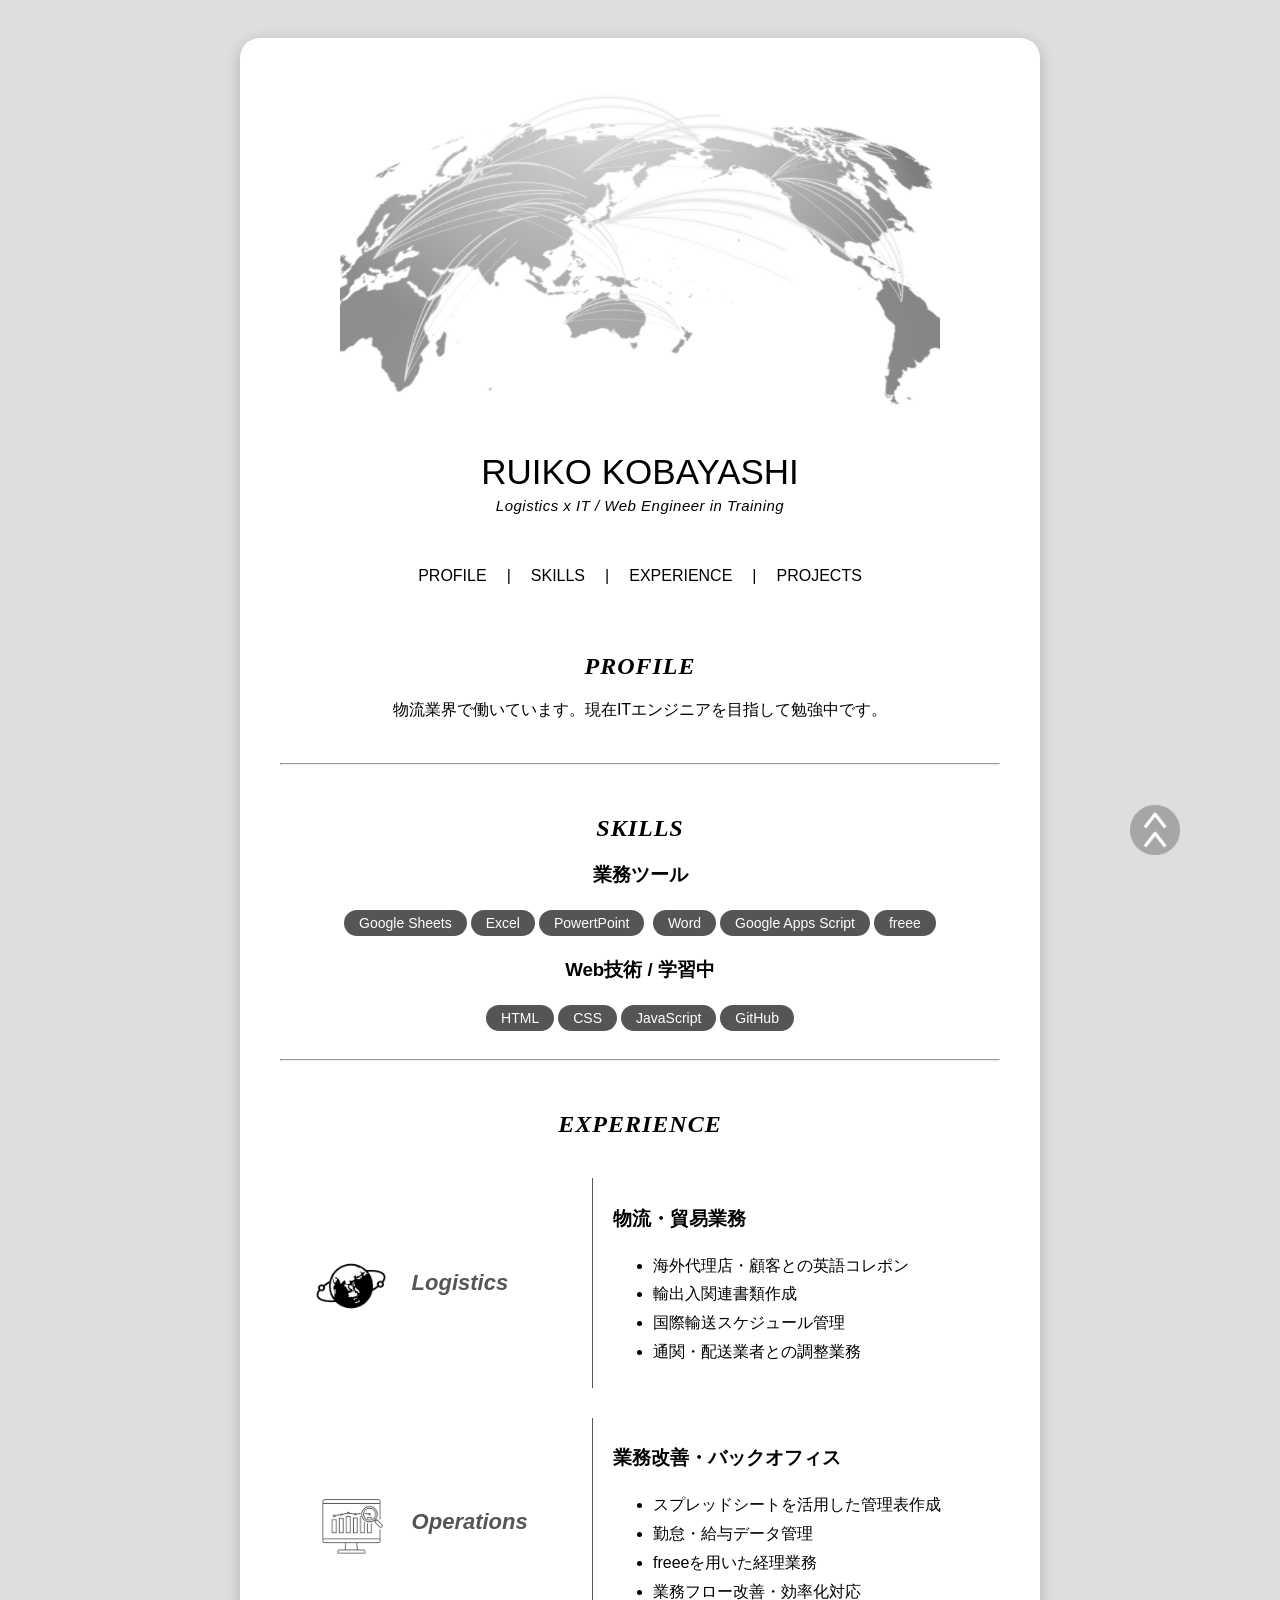
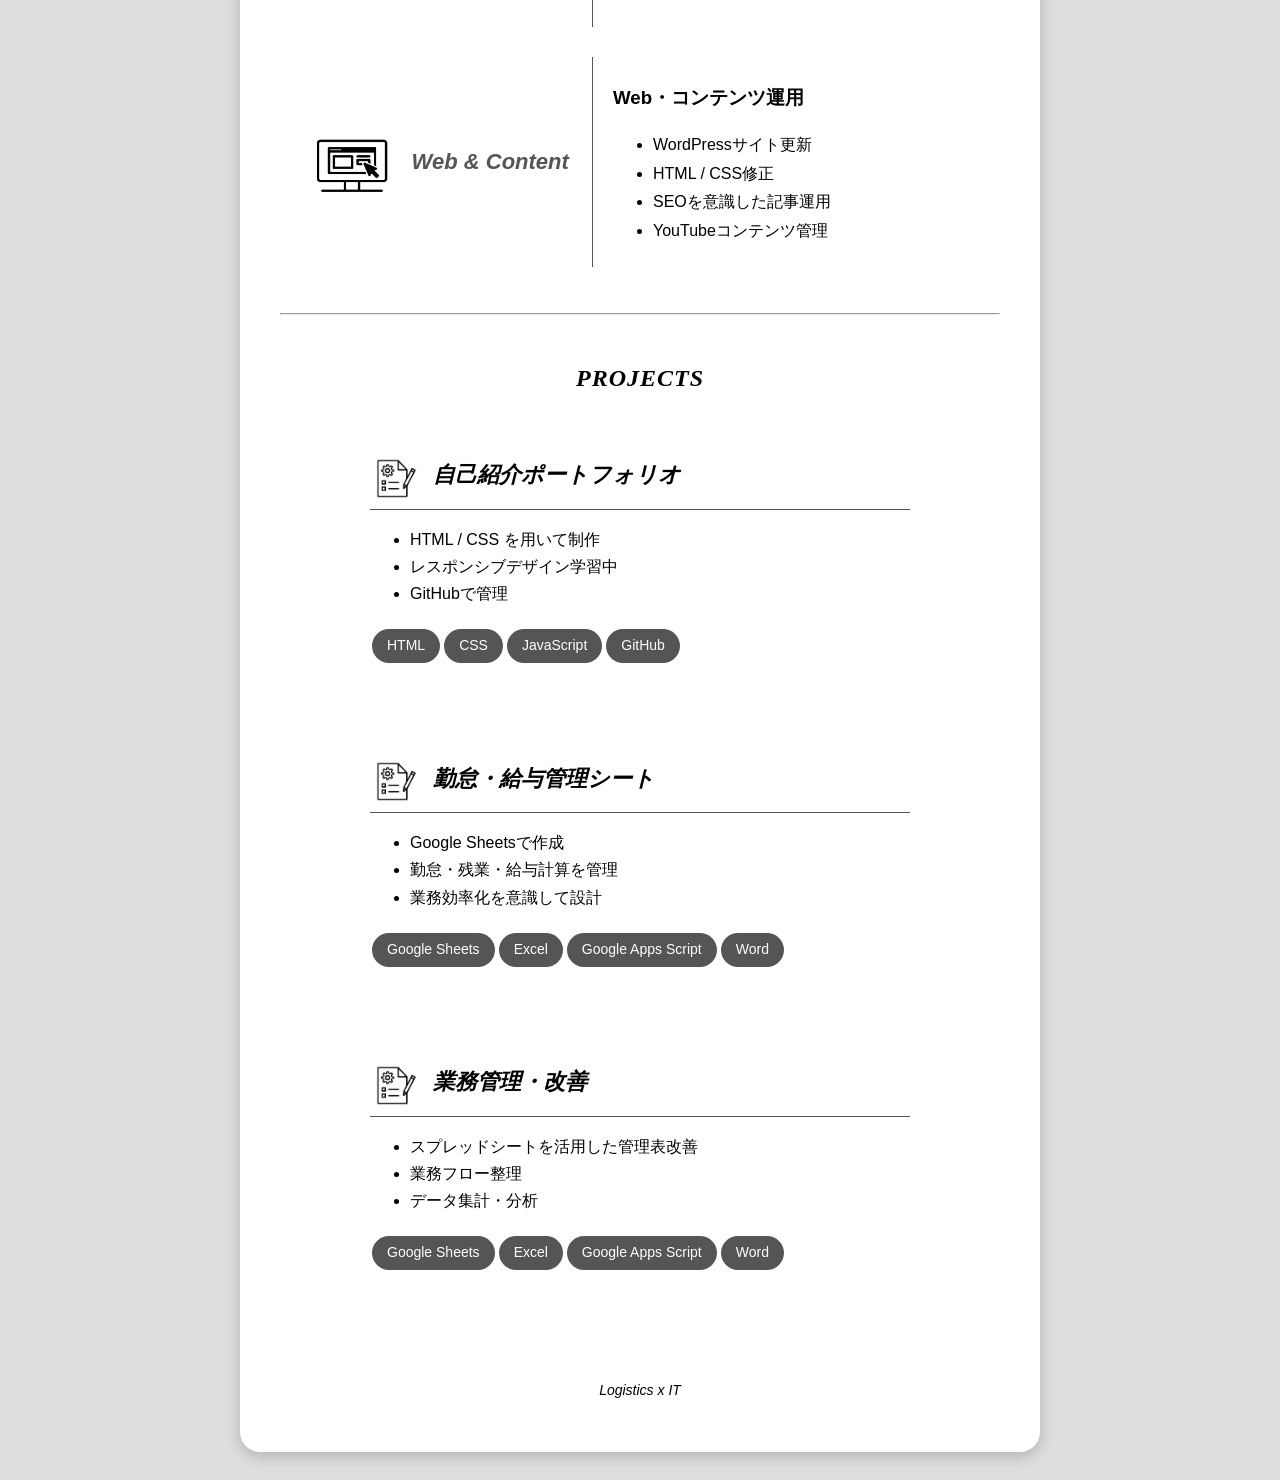
==== index.html @ a8743261 "portfolio更新" ====
<!DOCTYPE html>
<html>

<head>
<meta name="viewport" content="width=device-width, initial-scale=1.0">

  <title>自己紹介</title>
  <link rel="stylesheet" href="style.css">
</head>

<body id="top">
  <a href="#top" class="page-top-btn"><img src="top-btn.png"></a>

  <div class="container">
    <div class="background-card">

      <img src="worldnetwork-cut.jpg">

      <p class="name">RUIKO KOBAYASHI</p>
      <p class="subtitle">Logistics x IT / Web Engineer in Training</p>

      <br>
      <button class="menu-trigger" id="menuTrigger">
        <span></span><span></span><span></span>
      </button>

      <nav class="menu-card" id="menuCard">
        <a href="#profile"><span>PROFILE</span></a>
        <a href="#skills"><span>SKILLS</span></a>
        <a href="#experience"><span>EXPERIENCE</span></a>
        <a href="#projects"><span>PROJECTS</span></a>
      </nav>

      <br>

      <h2 id="profile">PROFILE</h2>
      <p>物流業界で働いています。現在ITエンジニアを目指して勉強中です。</p>

      <br>
      <hr>

      <h2 id="skills">SKILLS</h2>
      <h3>業務ツール</h3>
      <div class="skills-tag">
        <span>Google Sheets</span><span>Excel</span><span>PowertPoint</span>
        <span>Word</span><span>Google Apps Script</span><span>freee</span>
      </div>

      <h3>Web技術 / 学習中</h3>
      <div class="skills-tag">
        <span>HTML</span><span>CSS</span><span>JavaScript</span><span>GitHub</span>
      </div>

      <br>
      <hr>

      <h2 id="experience">EXPERIENCE</h2>
      <div class="experience-card-container">

        <div class="experience-card">
          <div class="experience-card-header">
            <div class="experience-card-image">
              <img src="logistics.png">
            </div>
            <h3 class="experience-header-text">Logistics</h3>
          </div>

          <div class="experience-card-content">
            <h3 class="experience-title">物流・貿易業務</h3>
            <ul>
              <li>海外代理店・顧客との英語コレポン</li>
              <li>輸出入関連書類作成</li>
              <li>国際輸送スケジュール管理</li>
              <li>通関・配送業者との調整業務</li>
            </ul>
          </div>
        </div>

        <div class="experience-card">
          <div class="experience-card-header">
            <div class="experience-card-image">
              <img src="data.png">
            </div>
            <h3 class="experience-header-text">Operations</h3>
          </div>

          <div class="experience-card-content">
            <h3 class="experience-title">業務改善・バックオフィス</h3>
            <ul>
              <li>スプレッドシートを活用した管理表作成</li>
              <li>勤怠・給与データ管理</li>
              <li>freeeを用いた経理業務</li>
              <li>業務フロー改善・効率化対応</li>
            </ul>
          </div>
        </div>

        <div class="experience-card">
          <div class="experience-card-header">
            <div class="experience-card-image">
              <img src="web.png">
            </div>
            <h3 class="experience-header-text">Web & Content</h3>
          </div>

          <div class="experience-card-content">
            <h3 class="experience-title">Web・コンテンツ運用</h3>
            <ul>
              <li>WordPressサイト更新</li>
              <li>HTML / CSS修正</li>
              <li>SEOを意識した記事運用</li>
              <li>YouTubeコンテンツ管理</li>
            </ul>
          </div>
        </div>
      </div>
      <br>
      <hr>

      <h2 id="projects">PROJECTS</h2>
      <div class="project-card-container">
        <div class="project-card">
          <div class="project-card-header">
            <div class="project-card-image">
              <img src="project.png">
            </div>
            <h3 class="project-card-title">自己紹介ポートフォリオ</h3>
          </div>
          <div class="project-card-content">
            <ul>
              <li>HTML / CSS を用いて制作</li>
              <li>レスポンシブデザイン学習中</li>
              <li>GitHubで管理</li>
            </ul>
            <div class="skills-tag">
              <span>HTML</span><span>CSS</span><span>JavaScript</span><span>GitHub</span>
            </div>
          </div>
        </div>

        <div class="project-card">
          <div class="project-card-header">
            <div class="project-card-image">
              <img src="project.png">
            </div>
            <h3 class="project-card-title">勤怠・給与管理シート</h3>
          </div>
          <div class="project-card-content">
            <ul>
              <li>Google Sheetsで作成</li>
              <li>勤怠・残業・給与計算を管理</li>
              <li>業務効率化を意識して設計</li>
            </ul>
            <div class="skills-tag">
              <span>Google Sheets</span><span>Excel</span><span>Google Apps Script</span><span>Word</span>
            </div>
          </div>
        </div>

        <div class="project-card">
          <div class="project-card-header">
            <div class="project-card-image">
              <img src="project.png">
            </div>
            <h3 class="project-card-title">業務管理・改善</h3>
          </div>
          <div class="project-card-content">
            <ul>
              <li>スプレッドシートを活用した管理表改善</li>
              <li>業務フロー整理</li>
              <li>データ集計・分析</li>
            </ul>
            <div class="skills-tag">
              <span>Google Sheets</span><span>Excel</span><span>Google Apps Script</span><span>Word</span>
            </div>
          </div>
        </div>

      </div>

      <p class="logo">Logistics x IT</p>

    </div> <!-- background-card -->
  </div> <!-- container -->

<script src="script.js"></script>
</body>


</html>
---- style.css ----
/* 背景色とフォント設定 */
body {
    background-color: #dfdddd;
    font-family: Arial, sans-serif;
    text-align: center;
    padding-top: 10px;
}

/* h2フォント設定 */
h2 {
    font-family: serif;
    font-style: italic;
}

/* 画像の調整 */
img {
    width: 600px;
    margin-top: 10px;
}

/* 全体の横幅制限 */
.container {
    max-width: 800px;
    margin: 0 auto;
    padding: 20px;
}

/* h2タグの余白調整 */
h2 {
    margin-top: 50px;
    margin-bottom: 20px;
    letter-spacing: 1px;
}

/* 全体白カードのスタイル */
.background-card {
    background-color: #fff;
    padding: 40px;
    box-shadow: 0 4px 15px rgba(0, 0, 0, 0.2);
    max-width: 800px;
    margin: 0 auto;
    border-radius: 20px;
}

/* Logistcs x ITロゴ装飾 */
.logo {
    margin-top: 60px;
    font-size: 14px;
    font-style: italic;
}

/* nameフォント */
.name {
    font-size: 35px;
    font-weight: 400;
    margin-bottom: 5px;
}

/* subtitleフォント */
.subtitle {
    font-size: 15px;
    font-style: italic;
    margin-top: 0;
    font-weight: 300;
    letter-spacing: 0.5px;
}

/* skills全体 */
.skills-tag {
    margin-top: 20px;
}

/* skillsタグ */
.skills-tag span {
    background-color: #555;
    color: #fff;
    display: inline-block;
    padding: 5px 15px;
    border-radius: 20px;
    font-size: 14px;
    margin: 2px;
}

/* EXPERIENCEカード配置 */
.experience-card-container {
    display: flex;
    flex-direction: column;
    align-items: center;
    gap: 30px;
    max-width: 800px;
    margin: 0 auto;
    padding: 20px;
}

/* EXPERIENCEカードのデザイン */
.experience-card {
    display: flex;
    background-color: #fff;
    width: 100%;
    min-height: 200px;
}

/* EXPERIENCEカードタイトル */
.experience-card-header {
    display: flex;
    align-items: center;
    width: 40%;
    padding: 10px;
    gap: 20px;
    flex-shrink: 0;
}

.experience-header-text {
    margin: 0;
    font-style: oblique;
    font-size: 22px;
    color: #555;
    line-height: 1.4;
}

/* EXPERIENCEカード本文 */
.experience-card-content {
    display: flex;
    flex-direction: column;
    justify-content: center;
    font-size: 16px;
    text-align: left;
    width: 60%;
    padding: 5px 20px;
    border-left: 1px solid #555;
    line-height: 1.8;
}

/* ECPERIENCE本文中のh3デザイン */
.experience-title {
    margin-bottom: 0;
}

/* EXPERIENCEカード画像の横幅 */
.experience-card-image {
    width: 30%;
    aspect-ratio: 4 / 3;
    flex-shrink: 0;
}

.experience-card-image img {
    width: 100%;
    height: 100%;
    object-fit: cover;
}

/* PROJECTカード配置 */
.project-card-container {
    display: flex;
    flex-direction: column;
    justify-content: center;
    align-items: center;
    gap: 20px;
    max-width: 800px;
    flex-wrap: wrap;
    margin-top: 40px;
}

/* PROJECTカードのデザイン */
.project-card {
    background-color: #fff;
    width: 75%;
    padding: 10px;
    text-align: left;
    margin: 0 auto;
    margin-bottom: 40px;
    position: relative;
    /* 影の基準点にする */
    overflow: hidden;
    /* 飛び出た影を隠す */
}

/* PROJECTカード　ホバー時に左から右へ影移動 */
.project-card:hover::before {
    pointer-events: none;
    transform: skew(-20deg) translateX(150%);
    transition: transform 0.7s ease-out;
}

/* 影を左側に隠す */
.project-card::before {
    content: "";
    position: absolute;
    top: 0;
    left: 0;
    width: 100%;
    height: 100%;
    background: linear-gradient(to right,
            rgba(255, 255, 255, 0) 0%,
            rgba(255, 255, 255, 0.8) 50%,
            rgba(255, 255, 255, 0) 100%);
    transform: skewX(-20deg) translateX(-150%);
    transition: transform 0s;
}

/* PROJECTカードタイトル */
.project-card-header {
    display: flex;
    align-items: center;
    gap: 10px;
    flex-shrink: 0;
    border-bottom: 1px solid #555;
}

.project-card-title {
    margin: 0;
    font-style: oblique;
    text-align: left;
    font-size: 22px;
    width: 90%;
    color: black;
}

/* PROJECTカード本文 */
.project-card-content {
    font-size: 16px;
    text-align: left;
    line-height: 1.7;
}

/* PROJECTカード画像の横幅 */
.project-card-image {
    width: 10%;
}

.project-card-image img {
    width: 100%;
}

/* menuカードデザイン */
.menu-card {
    display: flex;
    flex-wrap: wrap;
    /* 画面幅に応じて折り返す */
    padding-top: 20px;
    align-items: center;
    justify-content: center;
    row-gap: 10px;
    /* 折り返し時の上下隙間 */
}

.menu-card a {
    text-decoration: none;
    color: #000;
    display: inline-block;
    white-space: nowrap;
    /* リンク文字と「｜」が途中で切れるのを防ぐ */
}

/* menuを縦線で区切る */
.menu-card a+a::before {
    content: "|";
    color: #000;
    margin: 0 20px;
    display: inline-block;
}

/* nav menu　ホバー時上に動く&色変更 */
.menu-card a span {
    display: inline-block;
    transition: transform 0.2s ease, opacity 0.2s ease;
}

.menu-card a:hover span {
    transform: scale(1.08);
    opacity: 0.7;
}

/* TOPへ戻るボタン */
html {
    scroll-behavior: smooth;
}

.page-top-btn {
    position: fixed;
    right: 100px;
    bottom: 50px;
    z-index: 9999;
    display: flex;
    align-items: center;
    justify-content: center;
    width: 50px;
    height: 50px;
}

.page-top-btn img {
    width: 100%;
    height: 100%;
    object-fit: contain;
}

/* スマホ時にハンバーガーメニュー */
.menu-trigger {
    display: none;
}

@media (max-width: 768px) {
    .menu-trigger {
        display: block;
        position: fixed;
        top: 20px;
        right: 20px;
        width: 30px;
        height: 24px;
        background: none;
        border: none;
        cursor: pointer;
        z-index: 100;
    }

    /* 三本線のデザイン */
    .menu-trigger span {
        display: block;
        position: absolute;
        width: 100%;
        height: 2px;
        background-color: #333;
        transition: all 0.3s;
    }

    .menu-trigger span:nth-child(1) {
        top: 0;
    }

    .menu-trigger span:nth-child(2) {
        top: 11px;
    }

    .menu-trigger span:nth-child(3) {
        top: 22px;
    }

    /* ボタンがアクティブの時の三本線アニメーション */
    .menu-trigger.active span:nth-child(1) {
        top: 11px;
        transform: rotate(-45deg);
    }

    .menu-trigger.active span:nth-child(2) {
        opacity: 0;
    }

    .menu-trigger.active span:nth-child(3) {
        top: 11px;
        transform: rotate(45deg);
    }

    /* デザイン基本設定　**スマホ時はメニューカード隠す */
    .menu-card {
        display: flex;
        flex-direction: column;
        position: fixed;
        top: 0;
        right: -100%;
        /* 右側に隠す */
        width: 100%;
        /* 画面全体を覆う */
        height: 100vh;
        background-color: rgba(255, 255, 255, 0.95);
        justify-content: center;
        align-items: center;
        gap: 20px;
        transition: all 0.3s;
        z-index: 99;
    }

    /* メニューが開いたとき */
    .menu-card.active {
        right: 0;
    }
}


/* 画面幅が768px以下の設定 */
@media (max-width: 768px) {
    .container {
        flex-direction: column;
        /* 縦並びに切り替える */
    }
}

@media (max-width: 768px) {

    /* 画像がスマホ画面からはみ出さないようにリセット */
    img {
        width: 100%;
        max-width: 600px;
        height: auto;
    }

    /* 白カードの左右余白をスマホ向けに狭くする */
    .background-card {
        padding: 20px;
    }

    /* スマホメニュー内の縦線を消す */
    nav.menu-card.active a::before {
        content: none;
    }

    nav-menu-card.active a {
        border-left: none;
    }

    /* TOPへ戻るボタンを右端に移動 */
    .page-top-btn {
        right: 15px;
        bottom: 15px;
    }
}
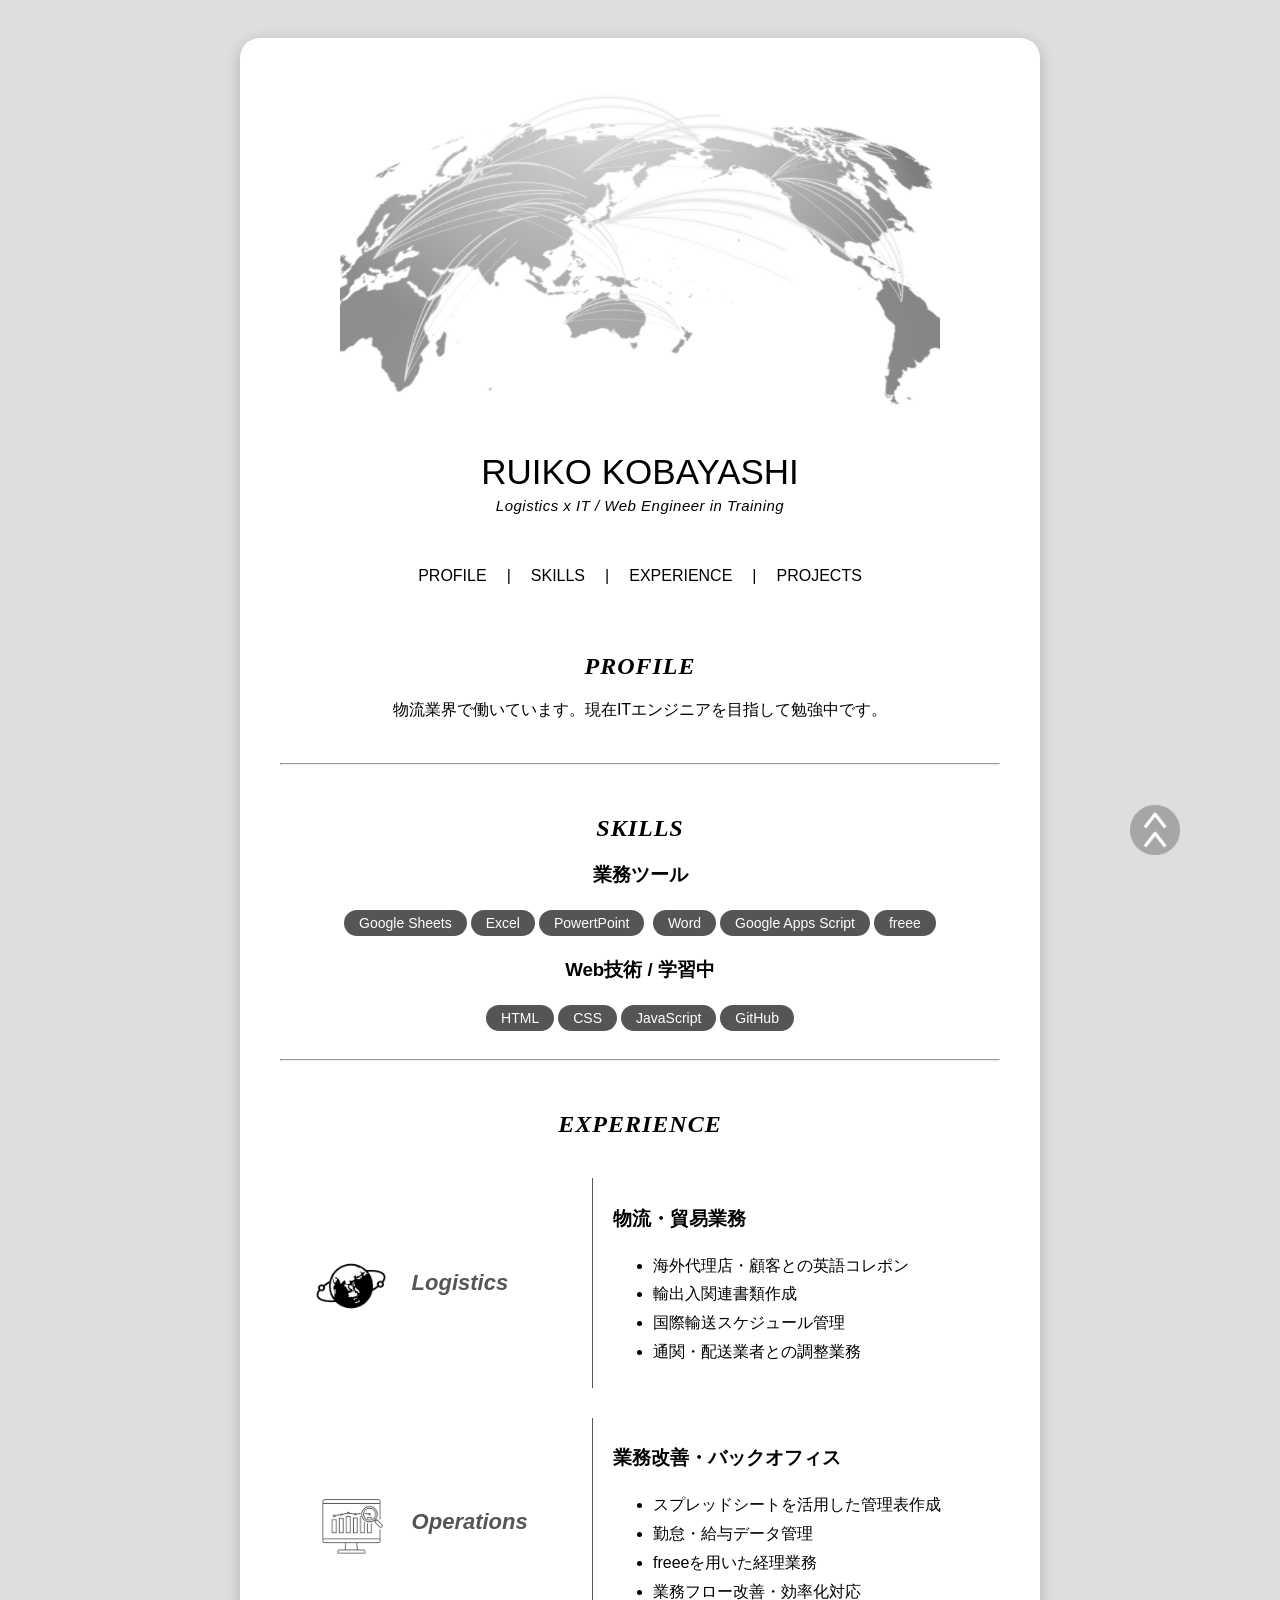
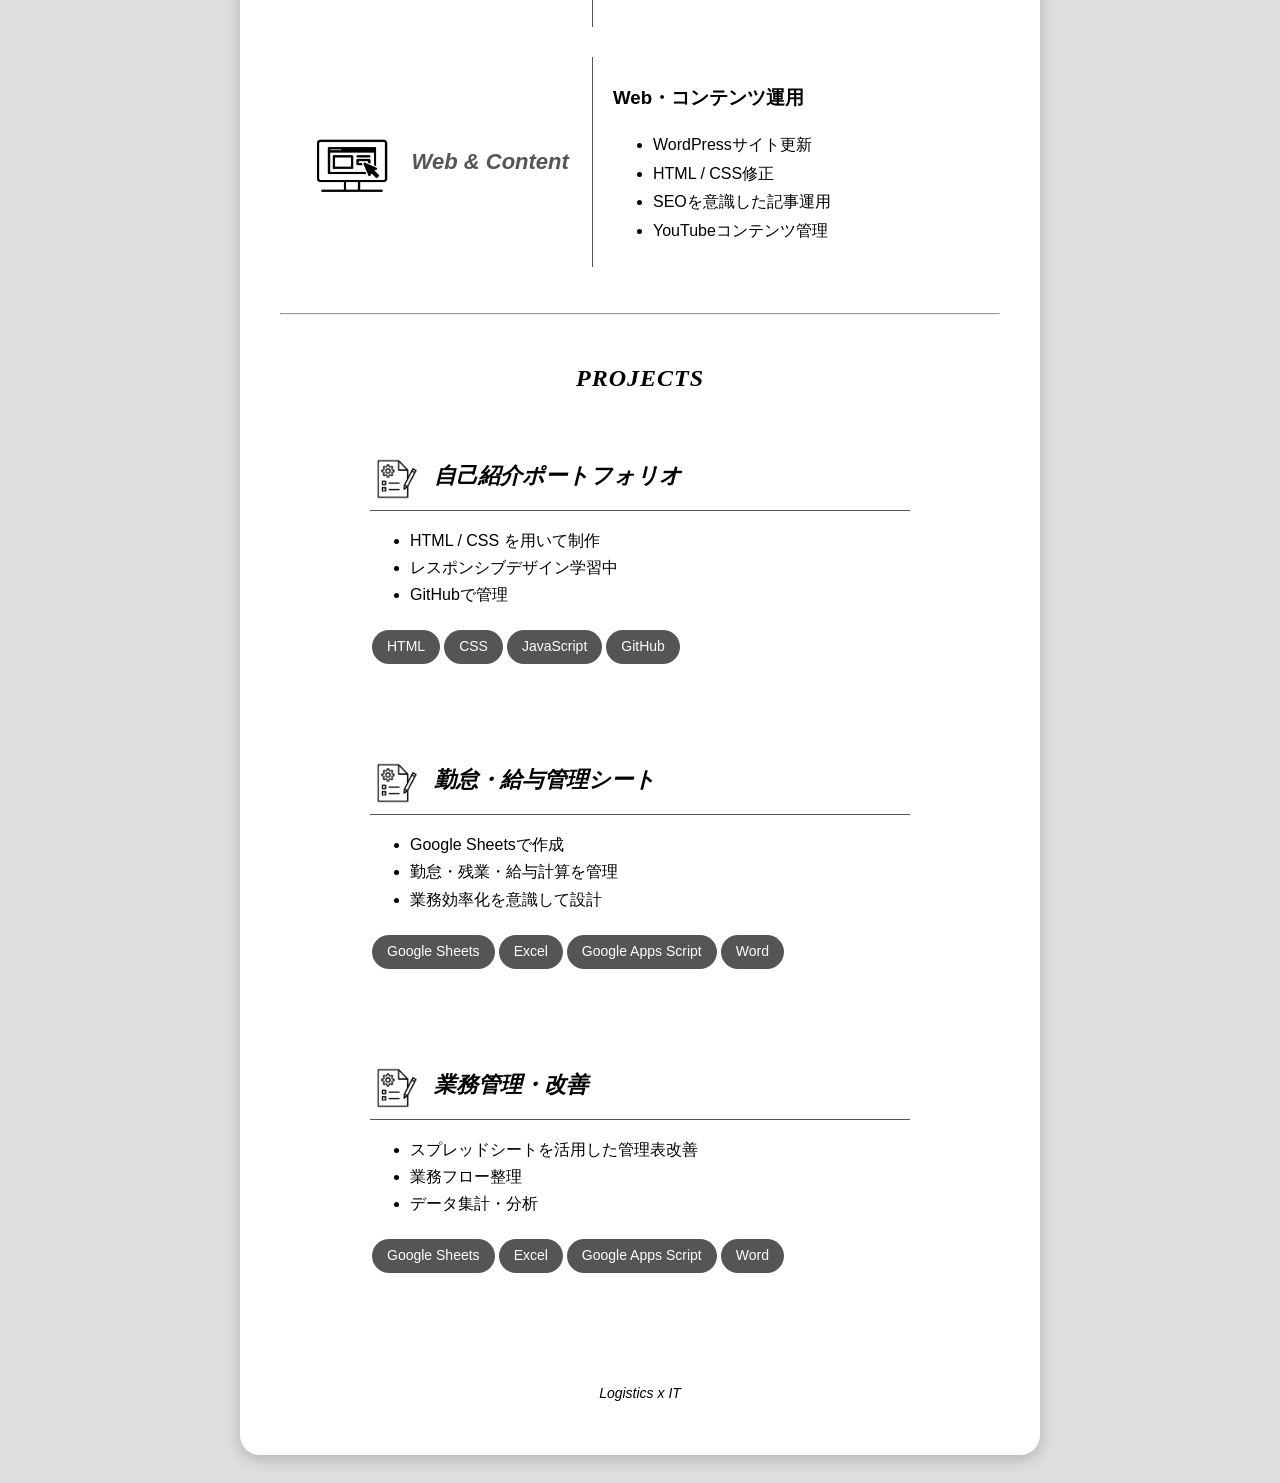
==== commit e87978d7: "add portfolio project page" ====
--- a/index.html
+++ b/index.html
@@ -2,19 +2,20 @@
 <html>
 
 <head>
-<meta name="viewport" content="width=device-width, initial-scale=1.0">
+  <meta charset="UTF-8">
+  <meta name="viewport" content="width=device-width, initial-scale=1.0">
 
   <title>自己紹介</title>
   <link rel="stylesheet" href="style.css">
 </head>
 
 <body id="top">
-  <a href="#top" class="page-top-btn"><img src="top-btn.png"></a>
+  <a href="#top" class="page-top-btn"><img src="image/top-btn.png"></a>
 
   <div class="container">
     <div class="background-card">
 
-      <img src="worldnetwork-cut.jpg">
+      <img src="image/top-image.jpg">
 
       <p class="name">RUIKO KOBAYASHI</p>
       <p class="subtitle">Logistics x IT / Web Engineer in Training</p>
@@ -60,7 +61,7 @@
         <div class="experience-card">
           <div class="experience-card-header">
             <div class="experience-card-image">
-              <img src="logistics.png">
+              <img src="image/logistics.png">
             </div>
             <h3 class="experience-header-text">Logistics</h3>
           </div>
@@ -79,7 +80,7 @@
         <div class="experience-card">
           <div class="experience-card-header">
             <div class="experience-card-image">
-              <img src="data.png">
+              <img src="image/data.png">
             </div>
             <h3 class="experience-header-text">Operations</h3>
           </div>
@@ -98,7 +99,7 @@
         <div class="experience-card">
           <div class="experience-card-header">
             <div class="experience-card-image">
-              <img src="web.png">
+              <img src="image/web.png">
             </div>
             <h3 class="experience-header-text">Web & Content</h3>
           </div>
@@ -122,9 +123,11 @@
         <div class="project-card">
           <div class="project-card-header">
             <div class="project-card-image">
-              <img src="project.png">
+              <img src="image/project.png">
             </div>
-            <h3 class="project-card-title">自己紹介ポートフォリオ</h3>
+            <a href="project-portfolio.html" class="project-link">
+              <h3 class="project-card-title">自己紹介ポートフォリオ</h3>
+            </a>
           </div>
           <div class="project-card-content">
             <ul>
@@ -141,7 +144,7 @@
         <div class="project-card">
           <div class="project-card-header">
             <div class="project-card-image">
-              <img src="project.png">
+              <img src="image/project.png">
             </div>
             <h3 class="project-card-title">勤怠・給与管理シート</h3>
           </div>
@@ -160,7 +163,7 @@
         <div class="project-card">
           <div class="project-card-header">
             <div class="project-card-image">
-              <img src="project.png">
+              <img src="image/project.png">
             </div>
             <h3 class="project-card-title">業務管理・改善</h3>
           </div>
@@ -183,7 +186,7 @@
     </div> <!-- background-card -->
   </div> <!-- container -->
 
-<script src="script.js"></script>
+  <script src="script.js"></script>
 </body>
 
 
--- a/style.css
+++ b/style.css
@@ -8,9 +8,24 @@
 
 /* h2フォント設定 */
 h2 {
-    font-family: serif;
+    font-family: serif, arial, 'Noto Sans JP';
     font-style: italic;
 }
+
+/* ==== TOPへ戻る ==== */
+.back-link {
+    display: inline-block;
+    margin-bottom: 30px;
+    text-decoration: none;
+    color: #555;
+    font-size: 14px;
+}
+
+.back-link:hover {
+    opacity: 0.7;
+}
+
+/* ==== TOP ==== */
 
 /* 画像の調整 */
 img {
@@ -64,6 +79,8 @@
     font-weight: 300;
     letter-spacing: 0.5px;
 }
+
+/* ==== SKILLS ==== */
 
 /* skills全体 */
 .skills-tag {
@@ -81,6 +98,8 @@
     margin: 2px;
 }
 
+/* ==== EXPERIENCE ==== */
+
 /* EXPERIENCEカード配置 */
 .experience-card-container {
     display: flex;
@@ -148,6 +167,57 @@
     height: 100%;
     object-fit: cover;
 }
+
+/* スマホ時のEXPERIENCEカード */
+@media (max-width: 768px) {
+    .experience-card {
+        flex-direction: column;
+        height: auto;
+        width: 85%;
+        margin: 0 auto;
+        padding: 20px 15px;
+        border-bottom: 1px solid #ccc;
+    }
+
+    .experience-card-image {
+        width: 45px;
+        transform: translateY(-3px);
+    }
+
+    .experience-card-header {
+        display: flex;
+        align-items: center;
+        gap: 12px;
+        margin-bottom: 2px;
+    }
+
+    .experience-header-text {
+        font-size: 18px;
+        margin: 0;
+        white-space: nowrap;
+    }
+
+    .experience-card-content {
+        width: 100%;
+        border-left: none;
+        padding-left: 58px;
+        box-sizing: border-box;
+    }
+
+    .experience-title {
+        font-size: 20px;
+        margin-top: 0;
+        margin-bottom: 12px;
+    }
+
+    .experience-card-content ul {
+        margin: 0;
+        padding-left: 20px;
+        line-height: 1.8;
+    }
+}
+
+/* ==== PROJECT ===== */
 
 /* PROJECTカード配置 */
 .project-card-container {
@@ -180,6 +250,7 @@
     pointer-events: none;
     transform: skew(-20deg) translateX(150%);
     transition: transform 0.7s ease-out;
+    border-bottom: 2px solid #333;
 }
 
 /* 影を左側に隠す */
@@ -212,7 +283,7 @@
     font-style: oblique;
     text-align: left;
     font-size: 22px;
-    width: 90%;
+    width: auto;
     color: black;
 }
 
@@ -231,6 +302,35 @@
 .project-card-image img {
     width: 100%;
 }
+
+.project-link {
+    display: block;
+    text-decoration: none;
+    position: relative;
+}
+
+.project-link::before {
+    content: "";
+    position: absolute;
+    left: 0;
+    bottom: -4px;
+    width: 100%;
+    height: 2px;
+    background-color: #333;
+
+    /* アニメーションの初期状態 */
+    transform: scaleX(0);
+    transform-origin: left top;
+    transition: transform 0.3s ease;
+}
+
+/* ホバー時左から右へ伸ばす */
+.project-link:hover::before {
+    transform: scaleX(1);
+}
+
+
+/* ==== MENU ==== */
 
 /* menuカードデザイン */
 .menu-card {
@@ -271,7 +371,190 @@
     opacity: 0.7;
 }
 
-/* TOPへ戻るボタン */
+/* ==== PORTFOLIO ==== */
+
+.portfolio-section {
+    display: flex;
+    gap: 10px;
+}
+
+/* 横に均等に並べる */
+.portfolio-block {
+    flex: 1;
+    display: flex;
+    flex-direction: column;
+    padding: 20px;
+    align-items: center;
+    gap: 20px;
+}
+
+.portfolio-block ul {
+    text-align: left;
+    padding-left: 16px;
+    margin: 0;
+}
+
+
+/* portfolioカードデザイン */
+
+.portfolio-card-container {
+    display: flex;
+    flex-direction: column;
+    justify-content: center;
+    align-items: center;
+    gap: 20px;
+    max-width: 800px;
+    flex-wrap: wrap;
+    margin-top: 40px;
+}
+
+.portfolio-card {
+    width: 75%;
+    padding: 10px;
+    text-align: left;
+    margin: 0 auto;
+    margin-bottom: 40px;
+    position: relative;
+}
+
+/* 制作サイト画面タイトルデザイン */
+
+.portfolio-card-header {
+    display: flex;
+    align-items: center;
+    gap: 10px;
+    border-bottom: 1px solid #555;
+}
+
+.portfolio-card-header img {
+    width: 8%;
+    height: 8%;
+    margin-top: 10px;
+}
+
+.portfolio-card-header h3 {
+    font-style: oblique;
+    text-align: left;
+    font-size: 22px;
+    width: auto;
+    color: #000;
+}
+
+/* 制作画面各デバイスデザイン */
+
+/* portfolio-box横並び */
+.portfolio-box {
+    display: flex;
+    justify-content: center;
+    gap: 40px;
+    align-items: flex-start;
+    width: 100%;
+}
+
+/* 1デバイス分 */
+.portfolio-device {
+    display: flex;
+    width: 260px;
+    flex-direction: column;
+    align-items: center;
+    padding: 0 20px;
+}
+
+.portfolio-device-name {
+    display: flex;
+    justify-content: center;
+    align-items: center;
+    gap: 10px;
+    margin-bottom: 20px;
+    width: 100%;
+
+}
+
+.portfolio-device-name p {
+    margin: 0;
+}
+
+.portfolio-device-name img {
+    width: 40px;
+    margin-top: 0;
+}
+
+
+.portfolio-mockup img {
+    cursor: pointer;
+    width: 100%;
+    transition: transform 0.3s ease, opacity 0.2s ease;
+    /* ホバー時に大きくして色を薄くする */
+}
+
+
+.portfolio-mockup.pc img {
+    max-width: 250px;
+}
+
+.portfolio-mockup.mobile img {
+    max-width: 100px;
+}
+
+
+.portfolio-mockup img:hover {
+    transform: scale(1.08);
+    opacity: 0.7;
+}
+
+/* popup-contentデザイン */
+.popup-content {
+    display: flex;
+    flex-direction: column;
+    align-items: center;
+    gap: 12px;
+}
+
+/* ポップアップ画像 */
+.popup-image {
+    max-width: 95vw;
+    max-height: 80vh;
+    object-fit: contain;
+}
+
+/* クリックで閉じる */
+.popup-text {
+    color: white;
+    font-size: 14px;
+    margin: 0;
+    opacity: 0.8;
+}
+
+
+/* ポップアップ背景 */
+.popup-overlay {
+    cursor: pointer;
+    position: fixed;
+    top: 0;
+    left: 0;
+    width: 100%;
+    height: 100%;
+    background-color: rgba(0, 0, 0, 0.8);
+    display: flex;
+    justify-content: center;
+    align-items: center;
+    z-index: 1000;
+    opacity: 0;
+    visibility: hidden;
+    transition:
+        opacity 0.3s ease,
+        visibility 0.3s ease;
+}
+
+.popup-overlay.active {
+    opacity: 1;
+    visibility: visible;
+}
+
+
+
+/* ===== TOPへ戻るボタン ==== */
+
 html {
     scroll-behavior: smooth;
 }
@@ -376,12 +659,17 @@
 }
 
 
+
 /* 画面幅が768px以下の設定 */
 @media (max-width: 768px) {
     .container {
         flex-direction: column;
         /* 縦並びに切り替える */
     }
+
+    .project-card-image {
+        width: 45px;
+    }
 }
 
 @media (max-width: 768px) {
@@ -403,10 +691,6 @@
         content: none;
     }
 
-    nav-menu-card.active a {
-        border-left: none;
-    }
-
     /* TOPへ戻るボタンを右端に移動 */
     .page-top-btn {
         right: 15px;
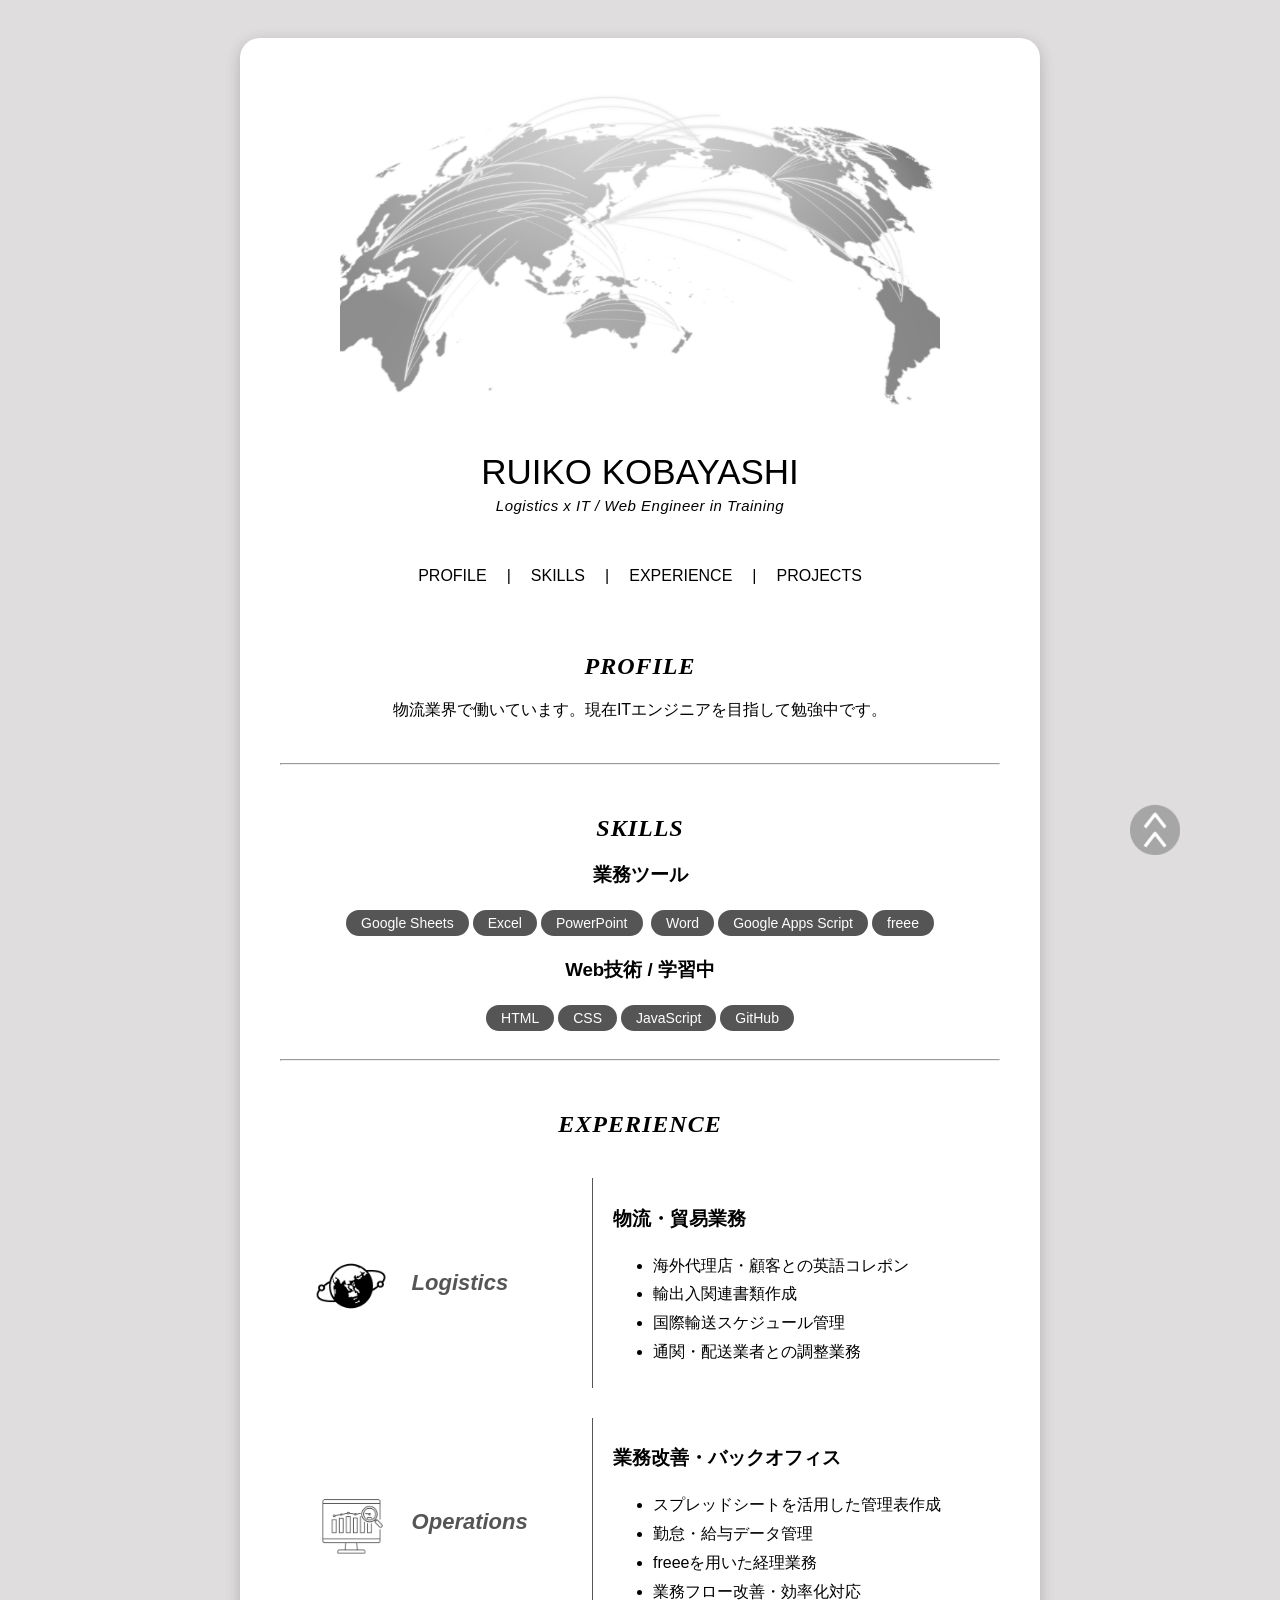
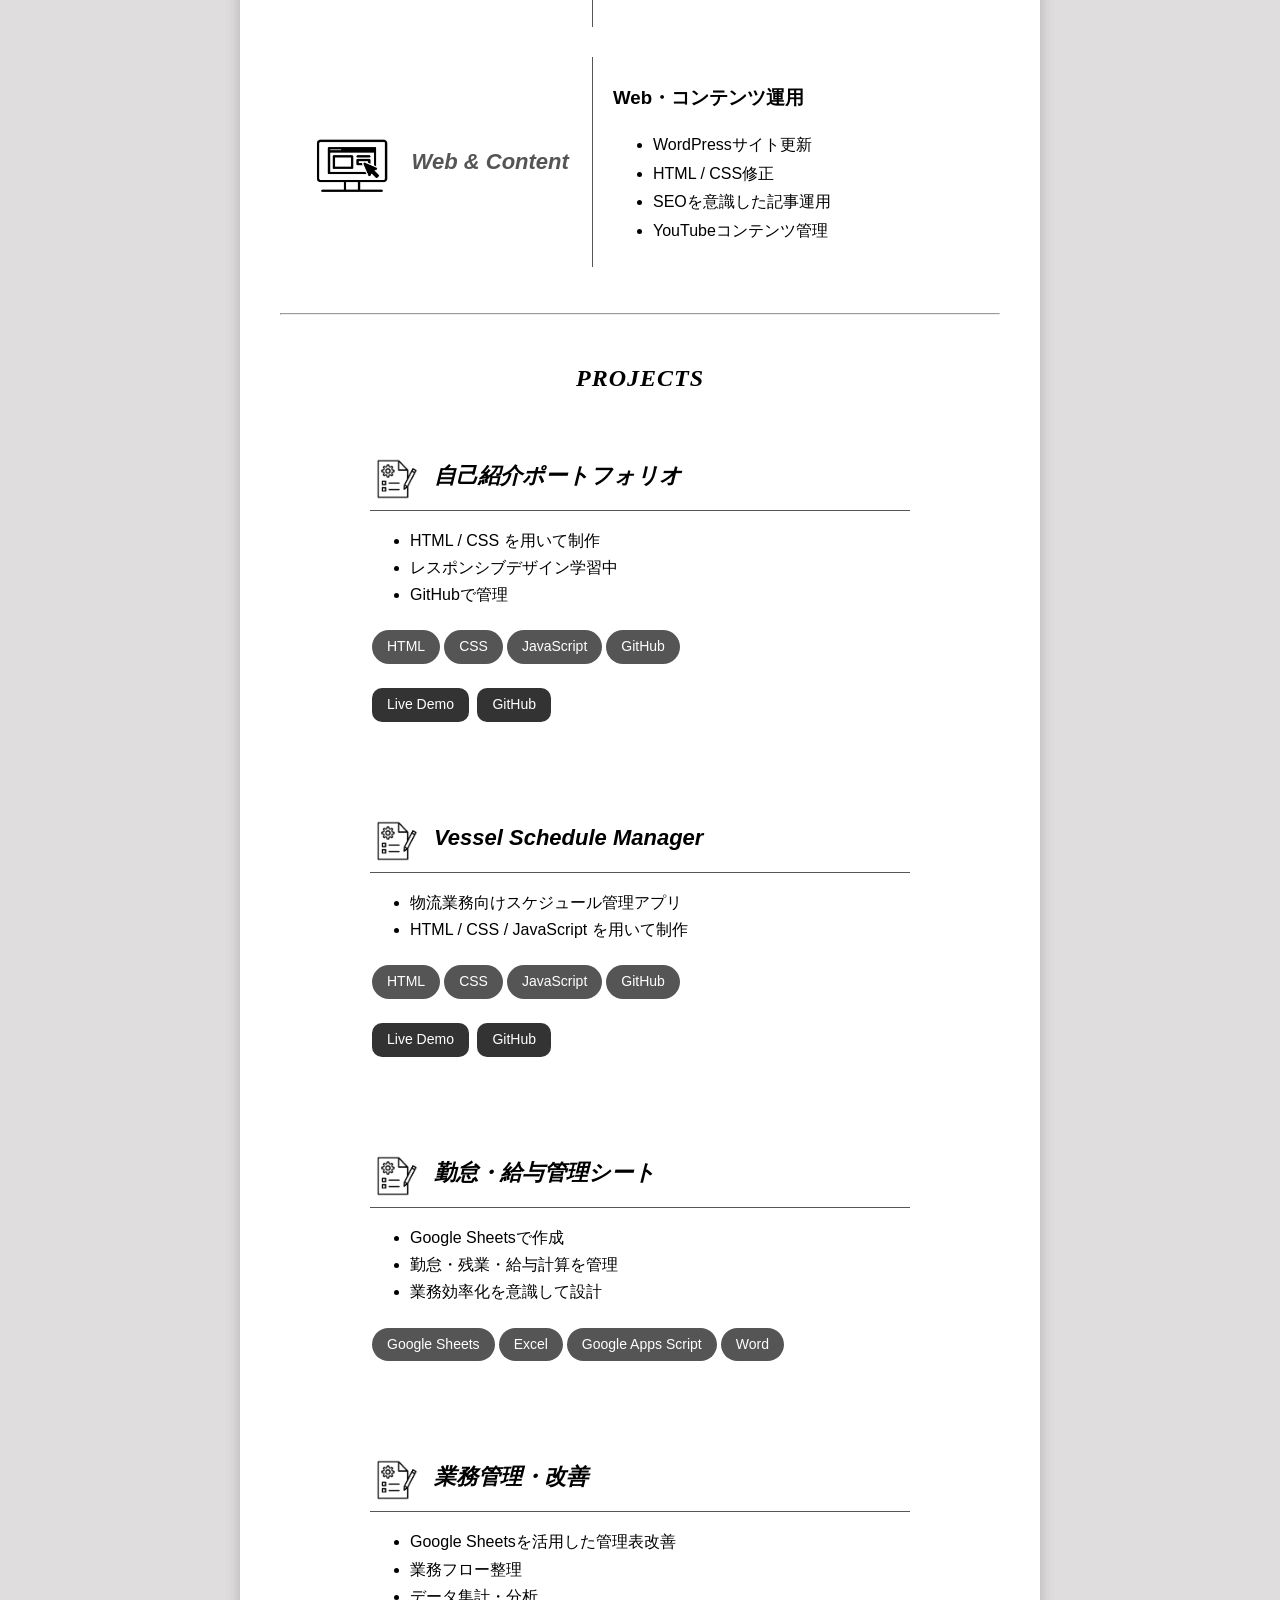
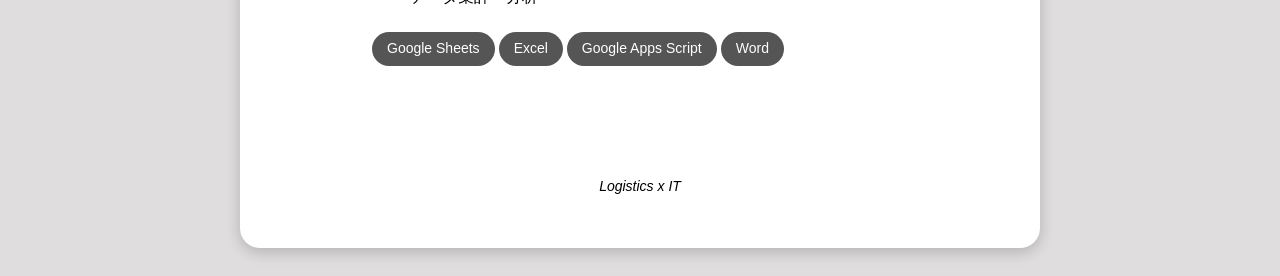
==== commit 7cedf9e0: "Update project section" ====
--- a/index.html
+++ b/index.html
@@ -43,7 +43,7 @@
       <h2 id="skills">SKILLS</h2>
       <h3>業務ツール</h3>
       <div class="skills-tag">
-        <span>Google Sheets</span><span>Excel</span><span>PowertPoint</span>
+        <span>Google Sheets</span><span>Excel</span><span>PowerPoint</span>
         <span>Word</span><span>Google Apps Script</span><span>freee</span>
       </div>
 
@@ -138,15 +138,50 @@
             <div class="skills-tag">
               <span>HTML</span><span>CSS</span><span>JavaScript</span><span>GitHub</span>
             </div>
-          </div>
-        </div>
-
-        <div class="project-card">
-          <div class="project-card-header">
-            <div class="project-card-image">
-              <img src="image/project.png">
-            </div>
-            <h3 class="project-card-title">勤怠・給与管理シート</h3>
+            <div class="link-tag">
+              <a href="https://rui-k-o.github.io/self-introduction-page/" target="_blank"
+                rel="noopener noreferrer"><span>Live Demo</span></a>
+              <a href="https://github.com/rui-k-o/self-introduction-page" target="_blank"
+                rel="noopener noreferrer"><span>GitHub</span></a>
+            </div>
+          </div>
+        </div>
+
+        <div class="project-card">
+          <div class="project-card-header">
+            <div class="project-card-image">
+              <img src="image/project.png">
+            </div>
+            <a href="https://rui-k-o.github.io/vessel-schedule-manager/" class="project-link" target="_blank"
+              rel="noopener noreferrer">
+              <h3 class="project-card-title">Vessel Schedule Manager</h3>
+            </a>
+          </div>
+          <div class="project-card-content">
+            <ul>
+              <li>物流業務向けスケジュール管理アプリ</li>
+              <li>HTML / CSS / JavaScript を用いて制作</li>
+            </ul>
+            <div class="skills-tag">
+              <span>HTML</span><span>CSS</span><span>JavaScript</span><span>GitHub</span>
+            </div>
+            <div class="link-tag">
+              <a href="https://rui-k-o.github.io/vessel-schedule-manager/" target="_blank"
+                rel="noopener noreferrer"><span>Live Demo</span></a>
+              <a href="https://github.com/rui-k-o/vessel-schedule-manager" target="_blank"
+                rel="noopener noreferrer"><span>GitHub</span></a>
+            </div>
+          </div>
+        </div>
+
+        <div class="project-card">
+          <div class="project-card-header">
+            <div class="project-card-image">
+              <img src="image/project.png">
+            </div>
+            <a href="project-attendance-system.html" class="project-link">
+              <h3 class="project-card-title">勤怠・給与管理シート</h3>
+            </a>
           </div>
           <div class="project-card-content">
             <ul>
@@ -169,7 +204,7 @@
           </div>
           <div class="project-card-content">
             <ul>
-              <li>スプレッドシートを活用した管理表改善</li>
+              <li>Google Sheetsを活用した管理表改善</li>
               <li>業務フロー整理</li>
               <li>データ集計・分析</li>
             </ul>
--- a/style.css
+++ b/style.css
@@ -329,6 +329,26 @@
     transform: scaleX(1);
 }
 
+/* PROJECTリンクタグ */
+.link-tag {
+    margin-top: 20px;
+}
+
+.link-tag span {
+    background-color: #333;
+    color: #fff;
+    display: inline-block;
+    padding: 5px 15px;
+    border-radius: 10px;
+    font-size: 14px;
+    margin: 2px;
+    cursor: pointer;
+}
+
+.link-tag span:hover {
+    transform: scale(1.08);
+    opacity: 0.7;
+}
 
 /* ==== MENU ==== */
 
@@ -371,15 +391,15 @@
     opacity: 0.7;
 }
 
-/* ==== PORTFOLIO ==== */
-
-.portfolio-section {
+/* ==== PROJECTリンク先ページ ==== */
+
+.project-section {
     display: flex;
     gap: 10px;
 }
 
 /* 横に均等に並べる */
-.portfolio-block {
+.project-block {
     flex: 1;
     display: flex;
     flex-direction: column;
@@ -388,7 +408,7 @@
     gap: 20px;
 }
 
-.portfolio-block ul {
+.project-block ul {
     text-align: left;
     padding-left: 16px;
     margin: 0;
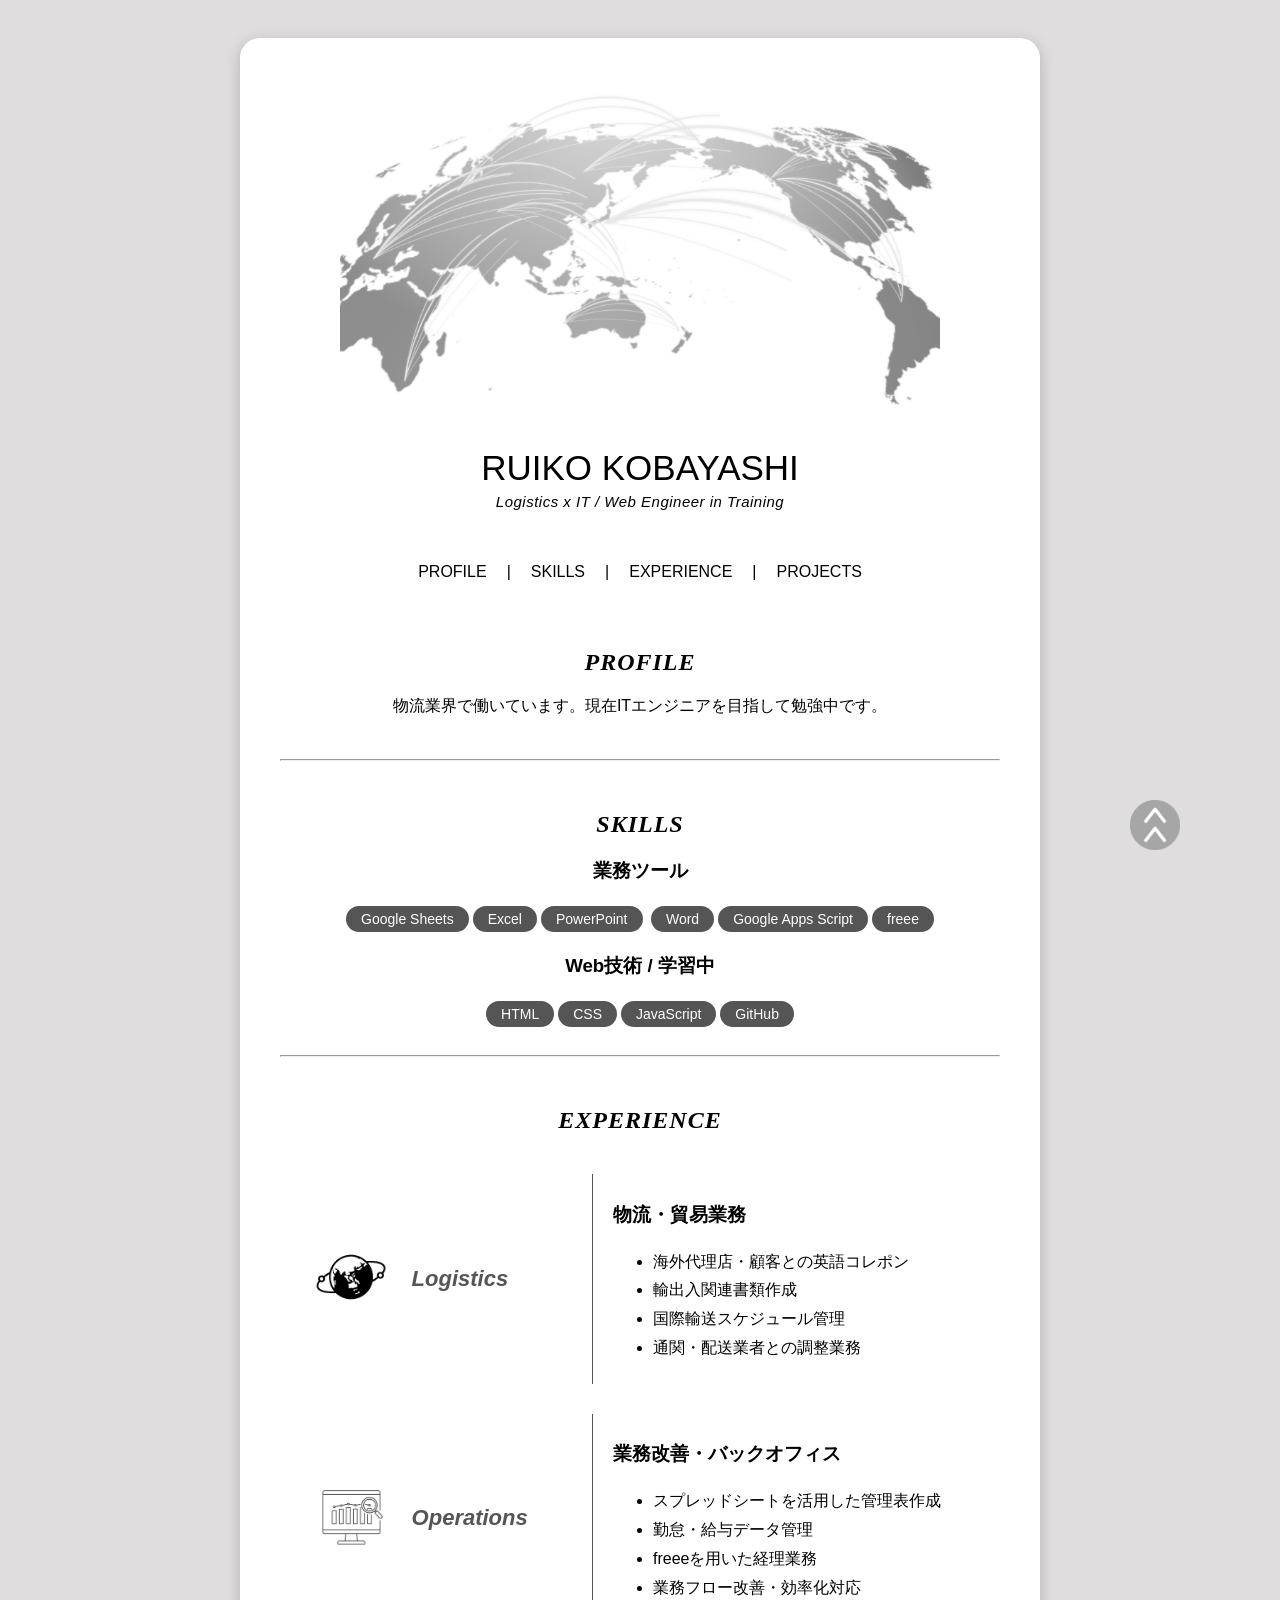
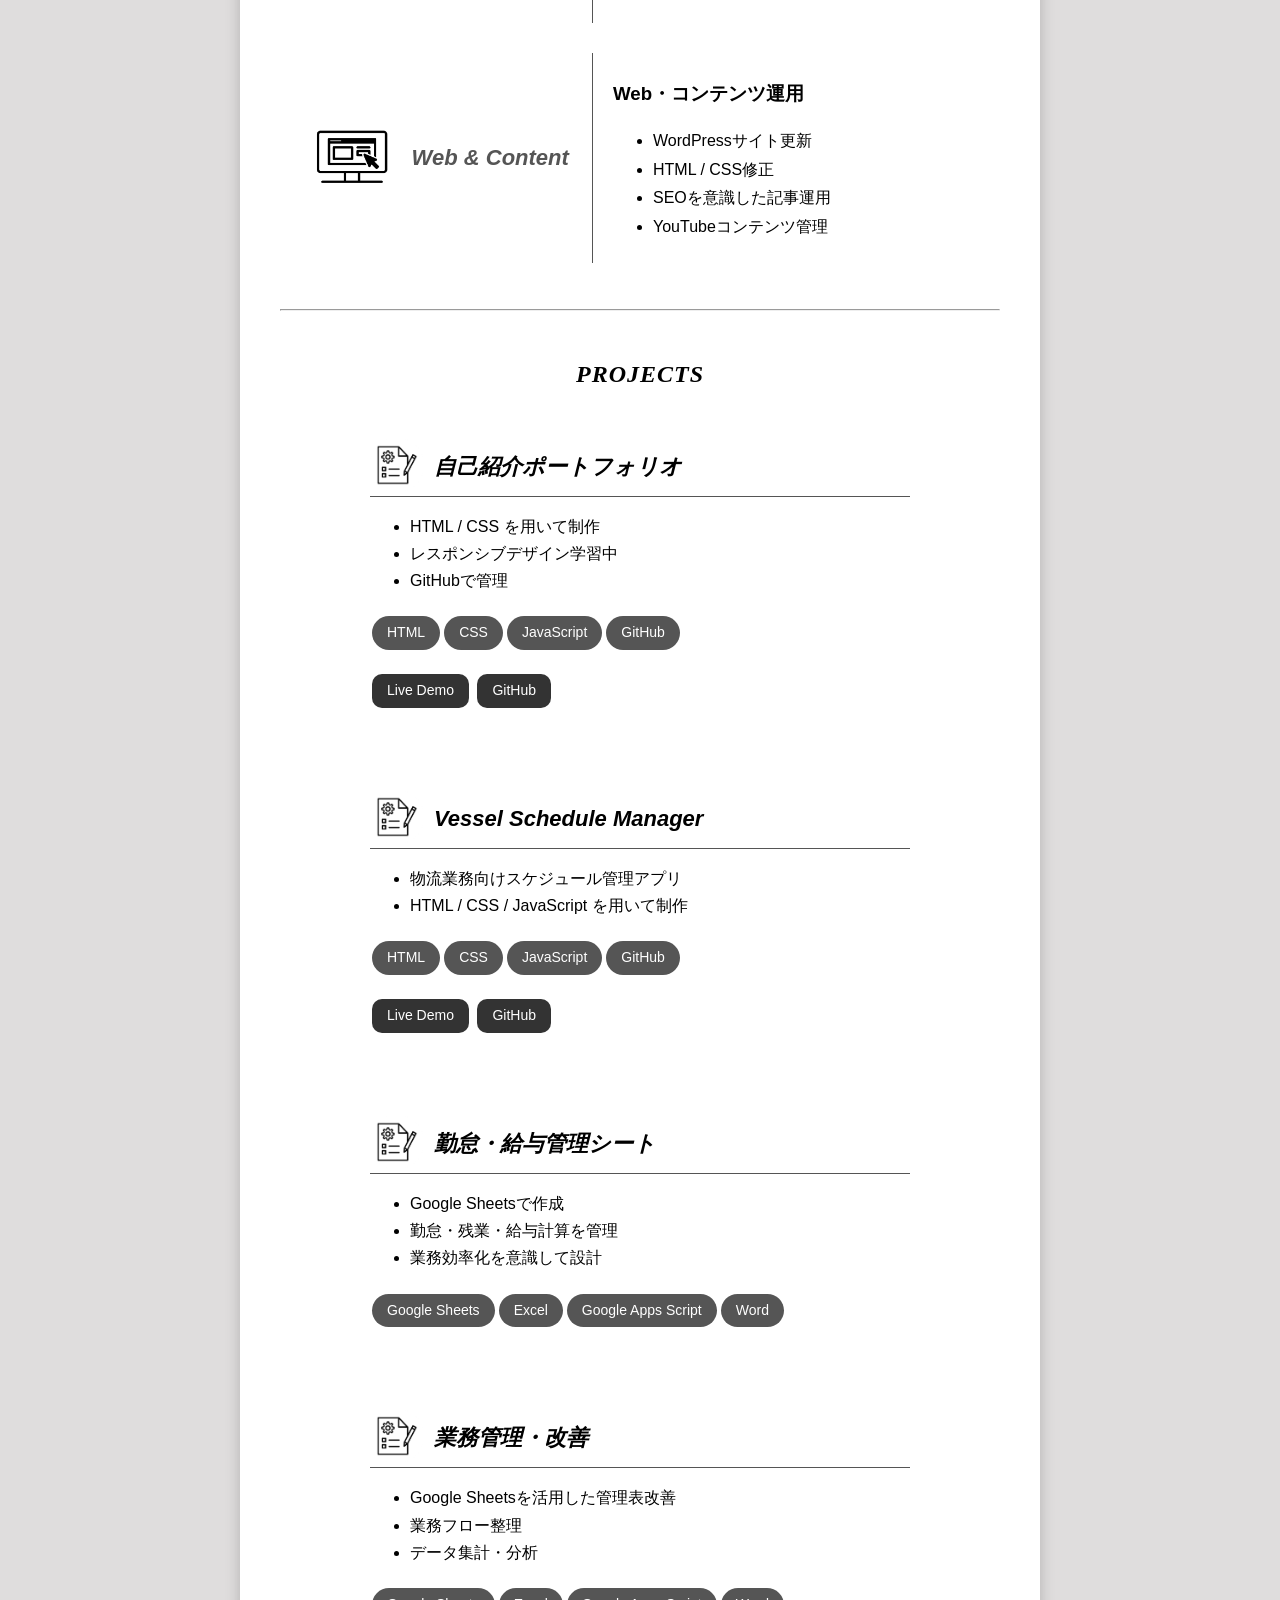
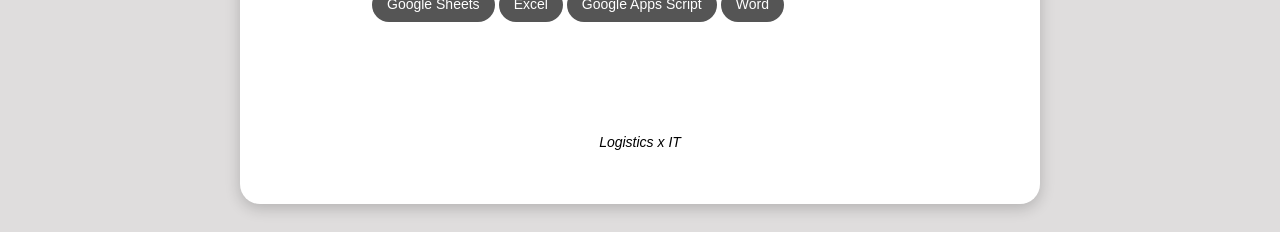
==== commit 4bd22910: "Add attendance system" ====
--- a/index.html
+++ b/index.html
@@ -9,13 +9,13 @@
   <link rel="stylesheet" href="style.css">
 </head>
 
-<body id="top">
-  <a href="#top" class="page-top-btn"><img src="image/top-btn.png"></a>
+<body id="top"><a href="#top" class="page-top-btn"><img src="image/top-btn.png" alt="矢印"></a>
+  
 
   <div class="container">
     <div class="background-card">
 
-      <img src="image/top-image.jpg">
+      <img src="image/top-image.jpg" alt="ヘッダー画像" class="header-img">
 
       <p class="name">RUIKO KOBAYASHI</p>
       <p class="subtitle">Logistics x IT / Web Engineer in Training</p>
--- a/style.css
+++ b/style.css
@@ -28,7 +28,7 @@
 /* ==== TOP ==== */
 
 /* 画像の調整 */
-img {
+.page-top-btn {
     width: 600px;
     margin-top: 10px;
 }
@@ -45,6 +45,14 @@
     margin-top: 50px;
     margin-bottom: 20px;
     letter-spacing: 1px;
+}
+
+.header-img {
+    width: 100%;
+    max-width: 600px;
+    height: auto;
+    display: block;
+    margin: 10px auto 0;
 }
 
 /* 全体白カードのスタイル */
@@ -398,6 +406,18 @@
     gap: 10px;
 }
 
+.project-block-header {
+    display: flex;
+    align-items: center;
+    gap: 10px;
+
+}
+
+.project-block-header img {
+    width: 20px;
+    height: 20px;
+}
+
 /* 横に均等に並べる */
 .project-block {
     flex: 1;
@@ -408,11 +428,35 @@
     gap: 20px;
 }
 
-.project-block ul {
+.project-block ul,
+.project-block p {
     text-align: left;
     padding-left: 16px;
     margin: 0;
 }
+
+/* 画面幅が768px以下の設定 */
+
+@media (max-width: 768px) {
+    .project-section {
+        display: flex;
+        flex-direction: column;
+        padding: 20px;
+    }
+
+    .project-block {
+        padding: 20px;
+    }
+
+    .project-block-header img {
+        margin-top: 15px;
+    }
+
+    .project-block h3 {
+        margin-bottom: 0;
+    }
+}
+
 
 
 /* portfolioカードデザイン */
@@ -469,6 +513,41 @@
     gap: 40px;
     align-items: flex-start;
     width: 100%;
+}
+
+.portfolio-box2 {
+    display: flex;
+    justify-content: center;
+    gap: 20px;
+    align-items: middle;
+    width: 100%;
+    margin-bottom: 10px;
+}
+
+.portfolio-box-left {
+    display: flex;
+    width: 25%;
+    padding-left: 10px;
+    cursor: pointer;
+}
+
+.portfolio-box-left img {
+    width: 100%;
+    height: auto;
+    transition: transform 0.3s ease, opacity 0.2s ease;
+}
+
+.portfolio-box-left img:hover {
+    transform: scale(1.08);
+    opacity: 0.7;
+}
+
+
+.portfolio-box-right {
+    display: flex;
+    width: 75%;
+    padding-right: 10px;
+    text-align: left;
 }
 
 /* 1デバイス分 */
@@ -695,7 +774,7 @@
 @media (max-width: 768px) {
 
     /* 画像がスマホ画面からはみ出さないようにリセット */
-    img {
+    .header-img {
         width: 100%;
         max-width: 600px;
         height: auto;
